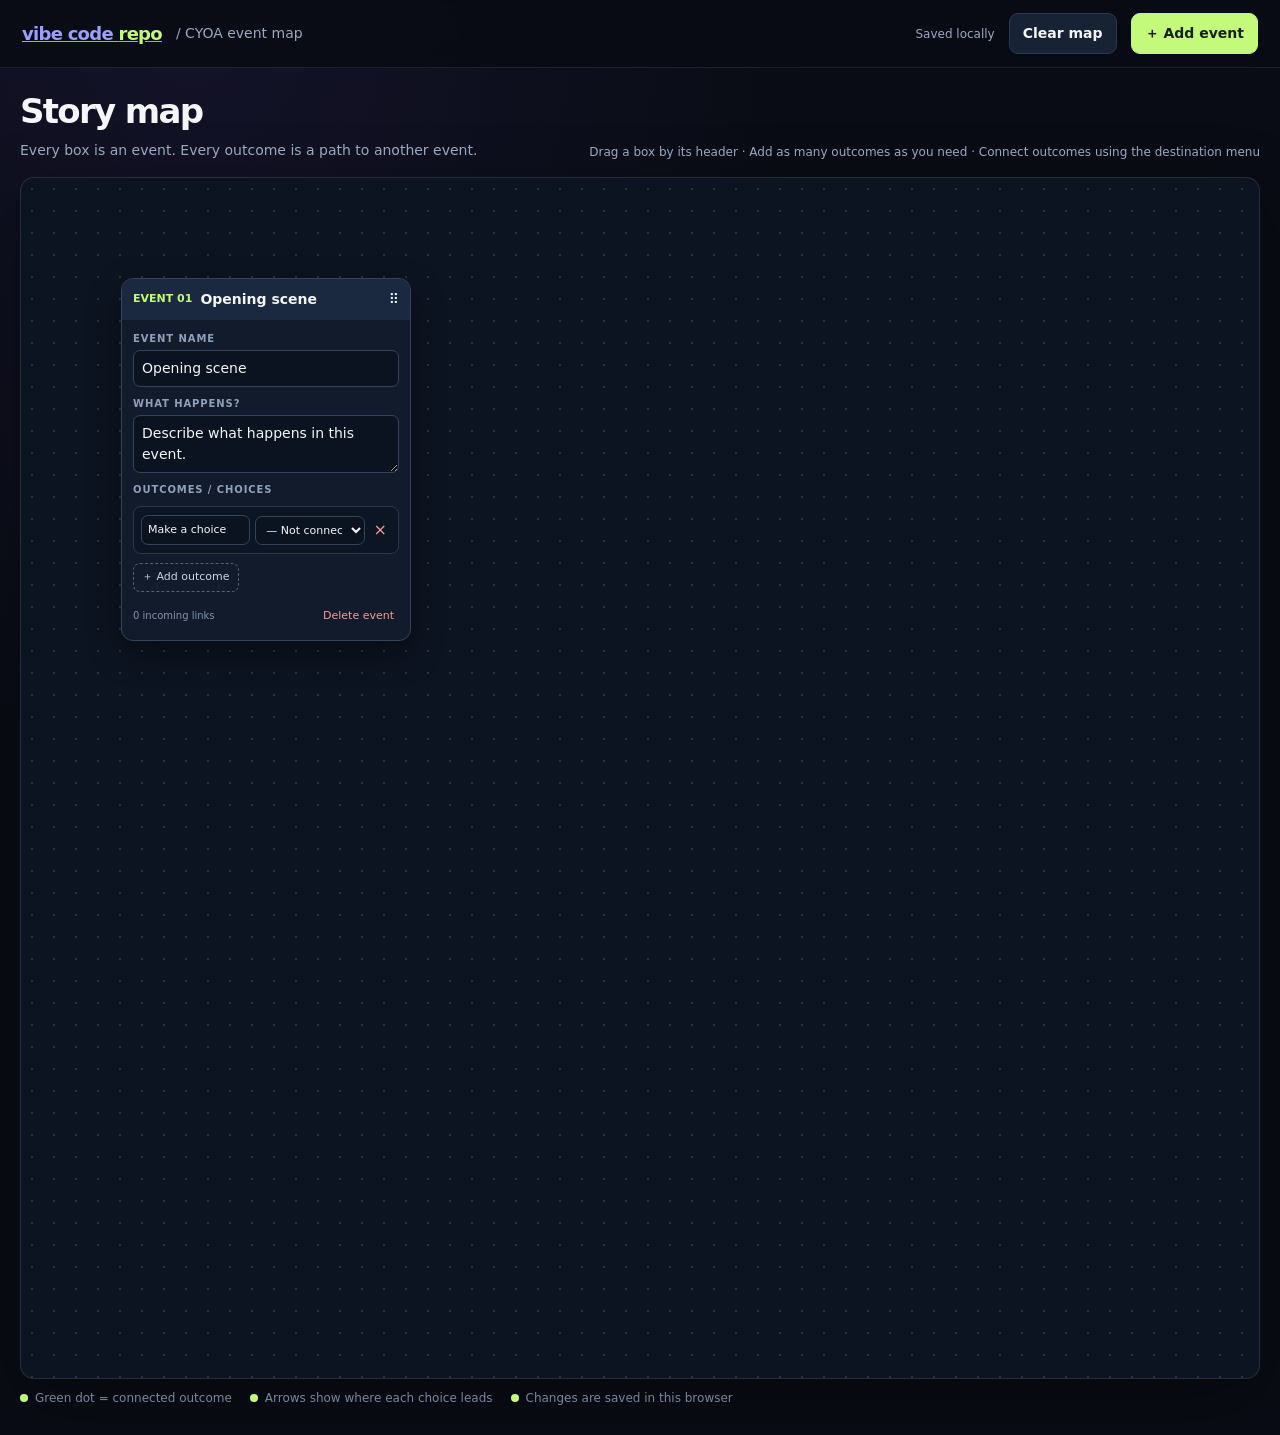
==== cyoa/index.html @ 663774d5 "Polish CYOA map interactions" ====
<!doctype html>
<html lang="en">
<head>
  <meta charset="utf-8">
  <meta name="viewport" content="width=device-width, initial-scale=1">
  <meta name="theme-color" content="#090c14">
  <title>CYOA — Event Map</title>
  <style>
    :root{color-scheme:dark;--bg:#090c14;--panel:#111827;--panel2:#182235;--line:#2b3850;--text:#f4f6fb;--muted:#9aa8bf;--lime:#c4fa79;--purple:#a78bfa}
    *{box-sizing:border-box}body{margin:0;background:radial-gradient(ellipse at 15% 0%,#29205255,transparent 38rem),var(--bg);color:var(--text);font:14px/1.5 Inter,ui-sans-serif,system-ui,-apple-system,"Segoe UI",sans-serif;min-width:320px}
    button,input,textarea,select{font:inherit}button{cursor:pointer}.topbar{height:68px;display:flex;align-items:center;gap:14px;padding:0 22px;border-bottom:1px solid #ffffff18;background:#090c14e8;position:sticky;top:0;z-index:5;backdrop-filter:blur(14px)}
    .brand{font-weight:800;letter-spacing:-.04em;font-size:18px}.brand span{color:var(--lime)}.crumb{color:var(--muted)}.spacer{flex:1}.status{color:var(--muted);font-size:12px}
    .btn{border:1px solid var(--line);border-radius:9px;background:#182235;color:var(--text);padding:9px 13px;font-weight:650}.btn:hover{border-color:#8291aa}.btn.primary{background:var(--lime);border-color:var(--lime);color:#17200d}.btn.danger{color:#ff9b9b}.btn.small{padding:5px 8px;font-size:12px}
    .workspace{padding:18px 20px 28px}.intro{display:flex;align-items:flex-end;gap:20px;justify-content:space-between;margin:0 auto 16px;max-width:1600px}.intro h1{font-size:clamp(24px,4vw,34px);letter-spacing:-.05em;margin:0 0 3px}.intro p{margin:0;color:var(--muted)}.hint{color:var(--muted);font-size:12px;text-align:right}
    .board-wrap{max-width:1600px;margin:auto;border:1px solid #ffffff1a;border-radius:14px;overflow:auto;background-color:#0d1421;background-image:radial-gradient(#8190aa42 1px,transparent 1px);background-size:22px 22px;box-shadow:0 20px 70px #0005}
    #board{position:relative;width:1800px;height:1200px;min-width:100%;}.wires{position:absolute;inset:0;width:100%;height:100%;overflow:visible;pointer-events:none}.wire{fill:none;stroke:#8e9bb5;stroke-width:2.2;opacity:.8}.wire-dot{fill:var(--lime)}
    .node{position:absolute;width:290px;background:#111b2b;border:1px solid #35435d;border-radius:12px;box-shadow:0 12px 32px #0006;overflow:visible}.node.selected{border-color:var(--lime);box-shadow:0 0 0 1px var(--lime),0 12px 32px #0007}.node-head{display:flex;align-items:center;gap:8px;padding:10px 11px;background:#1a2940;border-radius:11px 11px 0 0;cursor:grab;user-select:none}.node-head:active{cursor:grabbing}.node-number{font-size:11px;color:var(--lime);font-weight:800}.node-title{font-weight:750;white-space:nowrap;overflow:hidden;text-overflow:ellipsis;flex:1}.node-body{padding:11px;display:grid;gap:9px}.field{display:grid;gap:4px}.field label,.section-label{font-size:10px;text-transform:uppercase;letter-spacing:.09em;color:#91a0b8;font-weight:750}.field input,.field textarea,.outcome input,.outcome select{width:100%;border:1px solid #34435b;background:#0b1320;color:var(--text);border-radius:7px;padding:7px 8px;outline:none}.field input:focus,.field textarea:focus,.outcome input:focus,.outcome select:focus{border-color:var(--purple)}.field textarea{resize:vertical;min-height:54px}.outcomes{display:grid;gap:7px}.outcome{display:grid;grid-template-columns:1fr 1fr auto;gap:5px;align-items:center;padding:7px;background:#0c1523;border:1px solid #29374d;border-radius:8px}.outcome input,.outcome select{font-size:11px;padding:6px;min-width:0}.outcome .remove{border:0;background:transparent;color:#f59a9a;padding:4px;font-size:16px}.node-foot{display:flex;justify-content:space-between;align-items:center;padding-top:2px}.incoming{color:#8493ab;font-size:10px}.empty-target{color:#f6c77b}.add-outcome{justify-self:start;border:1px dashed #51617a;color:#cbd5e1;background:transparent;border-radius:7px;padding:5px 8px;font-size:11px}.delete-node{border:0;background:transparent;color:#f59a9a;font-size:11px;padding:5px}
    .empty{position:absolute;left:50%;top:42%;transform:translate(-50%,-50%);text-align:center;color:var(--muted);width:320px;pointer-events:none}.empty strong{display:block;color:var(--text);font-size:18px;margin-bottom:5px}
    .legend{max-width:1600px;margin:10px auto 0;color:#78869c;font-size:12px;display:flex;gap:18px;flex-wrap:wrap}.legend span:before{content:"";display:inline-block;width:8px;height:8px;border-radius:50%;background:var(--lime);margin-right:7px}
    @media(max-width:650px){.topbar{padding:0 12px}.crumb,.status{display:none}.workspace{padding:14px 10px}.intro{align-items:flex-start;flex-direction:column}.hint{text-align:left}}
  </style>
</head>
<body>
  <header class="topbar">
    <a class="brand" href="../index.html" aria-label="Back to projects">vibe code <span>repo</span></a>
    <span class="crumb">/ CYOA event map</span><span class="spacer"></span><span class="status" id="saveStatus">Saved locally</span>
    <button class="btn" id="resetBtn" type="button">Clear map</button>
    <button class="btn primary" id="addBtn" type="button">＋ Add event</button>
  </header>
  <main class="workspace">
    <section class="intro">
      <div><h1>Story map</h1><p>Every box is an event. Every outcome is a path to another event.</p></div>
      <div class="hint">Drag a box by its header · Add as many outcomes as you need · Connect outcomes using the destination menu</div>
    </section>
    <div class="board-wrap" id="boardWrap">
      <div id="board">
        <svg class="wires" id="wires" aria-hidden="true"></svg>
        <div class="empty" id="emptyState"><strong>Your story starts here.</strong>Add an event, then give it choices that lead to other events.</div>
      </div>
    </div>
    <div class="legend"><span>Green dot = connected outcome</span><span>Arrows show where each choice leads</span><span>Changes are saved in this browser</span></div>
  </main>
<script>
(() => {
  const STORAGE_KEY = "cyoa-event-map-v1";
  const board = document.getElementById("board");
  const wires = document.getElementById("wires");
  const saveStatus = document.getElementById("saveStatus");
  const emptyState = document.getElementById("emptyState");
  let selected = null;
  let drag = null;
  let map = load();
  let saveTimer;

  function uid(){ return "e" + Math.random().toString(36).slice(2,9); }
  function starter(){ return [{id:uid(),title:"Opening scene",description:"Describe what happens in this event.",x:100,y:100,outcomes:[{id:uid(),text:"Make a choice",target:""}]}]; }
  function load(){ try { const value=JSON.parse(localStorage.getItem(STORAGE_KEY)); if(Array.isArray(value)&&value.every(n=>n&&typeof n.id==="string"&&Array.isArray(n.outcomes))) return value; } catch(e){} return starter(); }
  function escapeHtml(value){return String(value??"").replace(/[&<>"']/g,c=>({"&":"&amp;","<":"&lt;",">":"&gt;",'"':"&quot;","'":"&#39;"}[c]));}
  function save(){ saveStatus.textContent="Saving…"; clearTimeout(saveTimer); saveTimer=setTimeout(()=>{try{localStorage.setItem(STORAGE_KEY,JSON.stringify(map));saveStatus.textContent="Saved locally";}catch(e){saveStatus.textContent="Could not save";}},180); }
  function nodeById(id){return map.find(n=>n.id===id);}
  function incomingCount(id){return map.reduce((total,n)=>total+n.outcomes.filter(o=>o.target===id).length,0);}
  function render(){
    board.querySelectorAll(".node").forEach(el=>el.remove());
    emptyState.hidden=map.length>0;
    map.forEach((node,index)=>{
      const el=document.createElement("article");el.className="node"+(selected===node.id?" selected":"");el.dataset.node=node.id;el.style.left=node.x+"px";el.style.top=node.y+"px";
      const options='<option value="">— Not connected —</option>'+map.filter(n=>n.id!==node.id).map(n=>'<option value="'+escapeHtml(n.id)+'">'+escapeHtml(n.title||"Untitled event")+'</option>').join("");
      el.innerHTML='<div class="node-head" data-drag-handle><span class="node-number">EVENT '+String(index+1).padStart(2,"0")+'</span><span class="node-title">'+escapeHtml(node.title||"Untitled event")+'</span><span aria-hidden="true">⠿</span></div>'+
        '<div class="node-body"><div class="field"><label>Event name</label><input data-field="title" aria-label="Event name" value="'+escapeHtml(node.title)+'" placeholder="Name this event"></div>'+
        '<div class="field"><label>What happens?</label><textarea data-field="description" aria-label="Event description" placeholder="Write the scene or event…">'+escapeHtml(node.description)+'</textarea></div>'+
        '<div class="section-label">Outcomes / choices</div><div class="outcomes">'+node.outcomes.map(o=>'<div class="outcome" data-outcome="'+escapeHtml(o.id)+'"><input data-outcome-field="text" aria-label="Choice text" value="'+escapeHtml(o.text)+'" placeholder="Choice / outcome"><select data-outcome-field="target" aria-label="Link to event">'+options.replace('value="'+escapeHtml(o.target)+'"','value="'+escapeHtml(o.target)+'" selected')+'</select><button class="remove" type="button" data-remove-outcome title="Remove outcome" aria-label="Remove outcome">×</button></div>').join("")+'</div>'+
        '<button class="add-outcome" type="button" data-add-outcome>＋ Add outcome</button><div class="node-foot"><span class="incoming">'+incomingCount(node.id)+' incoming link'+(incomingCount(node.id)===1?"":"s")+'</span><button class="delete-node" type="button" data-delete>Delete event</button></div></div>';
      board.appendChild(el);
    });
    drawLinks();
  }
  function drawLinks(){
    wires.innerHTML='<defs><marker id="arrow" markerWidth="8" markerHeight="8" refX="7" refY="4" orient="auto"><path d="M0 0 L8 4 L0 8 z" fill="#8e9bb5"/></marker></defs>';
    map.forEach(node=>{
      const source=board.querySelector('[data-node="'+node.id+'"]');if(!source)return;
      node.outcomes.forEach(outcome=>{
        if(!outcome.target)return;
        const target=board.querySelector('[data-node="'+outcome.target+'"]');if(!target)return;
        const row=source.querySelector('[data-outcome="'+outcome.id+'"]');if(!row)return;
        const sx=source.offsetLeft+source.offsetWidth, sy=source.offsetTop+row.offsetTop+row.offsetHeight/2;
        const tx=target.offsetLeft, ty=target.offsetTop+Math.min(62,target.offsetHeight/2);
        const bend=Math.max(55,Math.abs(tx-sx)*.45), d='M '+sx+' '+sy+' C '+(sx+bend)+' '+sy+', '+(tx-bend)+' '+ty+', '+tx+' '+ty;
        const path=document.createElementNS("http://www.w3.org/2000/svg","path");path.setAttribute("d",d);path.setAttribute("class","wire");path.setAttribute("marker-end","url(#arrow)");wires.appendChild(path);
        const dot=document.createElementNS("http://www.w3.org/2000/svg","circle");dot.setAttribute("cx",sx);dot.setAttribute("cy",sy);dot.setAttribute("r",4);dot.setAttribute("class","wire-dot");wires.appendChild(dot);
      });
    });
  }
  function addNode(){
    const offset=map.length*34;const node={id:uid(),title:"New event",description:"",x:130+(map.length%4)*340+offset%90,y:130+Math.floor(map.length/4)*370+offset%70,outcomes:[]};
    map.push(node);selected=node.id;save();render();boardWrapScroll(node);
  }
  function boardWrapScroll(node){const wrap=document.getElementById("boardWrap");wrap.scrollTo({left:Math.max(0,node.x-80),top:Math.max(0,node.y-80),behavior:"smooth"});}
  board.addEventListener("input",event=>{
    const el=event.target.closest(".node");if(!el)return;const node=nodeById(el.dataset.node);if(!node)return;
    const field=event.target.dataset.field;if(field){node[field]=event.target.value;if(field==="title"){el.querySelector(".node-title").textContent=node.title;refreshTargetMenus();}save();drawLinks();return;}
    const outcomeEl=event.target.closest("[data-outcome]");if(outcomeEl){const outcome=node.outcomes.find(o=>o.id===outcomeEl.dataset.outcome);if(outcome&&event.target.dataset.outcomeField==="text"){outcome.text=event.target.value;save();}}
  });
  board.addEventListener("change",event=>{
    const el=event.target.closest(".node");if(!el)return;const node=nodeById(el.dataset.node);const row=event.target.closest("[data-outcome]");if(!node||!row||event.target.dataset.outcomeField!=="target")return;
    const outcome=node.outcomes.find(o=>o.id===row.dataset.outcome);if(outcome){outcome.target=event.target.value;save();render();}
  });
  function refreshTargetMenus(){
    board.querySelectorAll(".node").forEach(el=>{const node=nodeById(el.dataset.node);el.querySelectorAll("[data-outcome]").forEach(row=>{const outcome=node.outcomes.find(o=>o.id===row.dataset.outcome);const select=row.querySelector("select");const old=select.value;select.innerHTML='<option value="">— Not connected —</option>'+map.filter(n=>n.id!==node.id).map(n=>'<option value="'+escapeHtml(n.id)+'">'+escapeHtml(n.title||"Untitled event")+'</option>').join("");select.value=old;});});
  }
  board.addEventListener("click",event=>{
    const el=event.target.closest(".node");if(!el)return;const node=nodeById(el.dataset.node);if(!node)return;selected=node.id;
    if(event.target.closest("input,textarea,select"))return;
    if(event.target.closest("[data-add-outcome]")){node.outcomes.push({id:uid(),text:"New choice",target:""});save();render();return;}
    if(event.target.closest("[data-remove-outcome]")){const row=event.target.closest("[data-outcome]");node.outcomes=node.outcomes.filter(o=>o.id!==row.dataset.outcome);save();render();return;}
    if(event.target.closest("[data-delete]")){map=map.filter(n=>n.id!==node.id);map.forEach(n=>n.outcomes.forEach(o=>{if(o.target===node.id)o.target="";}));selected=null;save();render();return;}
    board.querySelectorAll(".node").forEach(card=>card.classList.toggle("selected",card.dataset.node===selected));
  });
  board.addEventListener("pointerdown",event=>{
    const handle=event.target.closest("[data-drag-handle]");if(!handle||event.button!==0)return;const el=handle.closest(".node");const node=nodeById(el.dataset.node);selected=node.id;drag={id:node.id,startX:event.clientX,startY:event.clientY,nodeX:node.x,nodeY:node.y};handle.setPointerCapture(event.pointerId);event.preventDefault();board.querySelectorAll(".node").forEach(card=>card.classList.toggle("selected",card.dataset.node===selected));
  });
  board.addEventListener("pointermove",event=>{
    if(!drag)return;const node=nodeById(drag.id);if(!node)return;node.x=Math.max(0,drag.nodeX+event.clientX-drag.startX);node.y=Math.max(0,drag.nodeY+event.clientY-drag.startY);const el=board.querySelector('[data-node="'+node.id+'"]');if(el){el.style.left=node.x+"px";el.style.top=node.y+"px";}drawLinks();
  });
  board.addEventListener("pointerup",()=>{if(drag){drag=null;save();}});
  board.addEventListener("pointercancel",()=>{if(drag){drag=null;save();}});
  document.getElementById("addBtn").addEventListener("click",addNode);
  document.getElementById("resetBtn").addEventListener("click",()=>{if(!confirm("Clear this story map and start over?"))return;map=[];selected=null;save();render();});
  window.addEventListener("resize",drawLinks);
  render();
})();
</script>
</body>
</html>
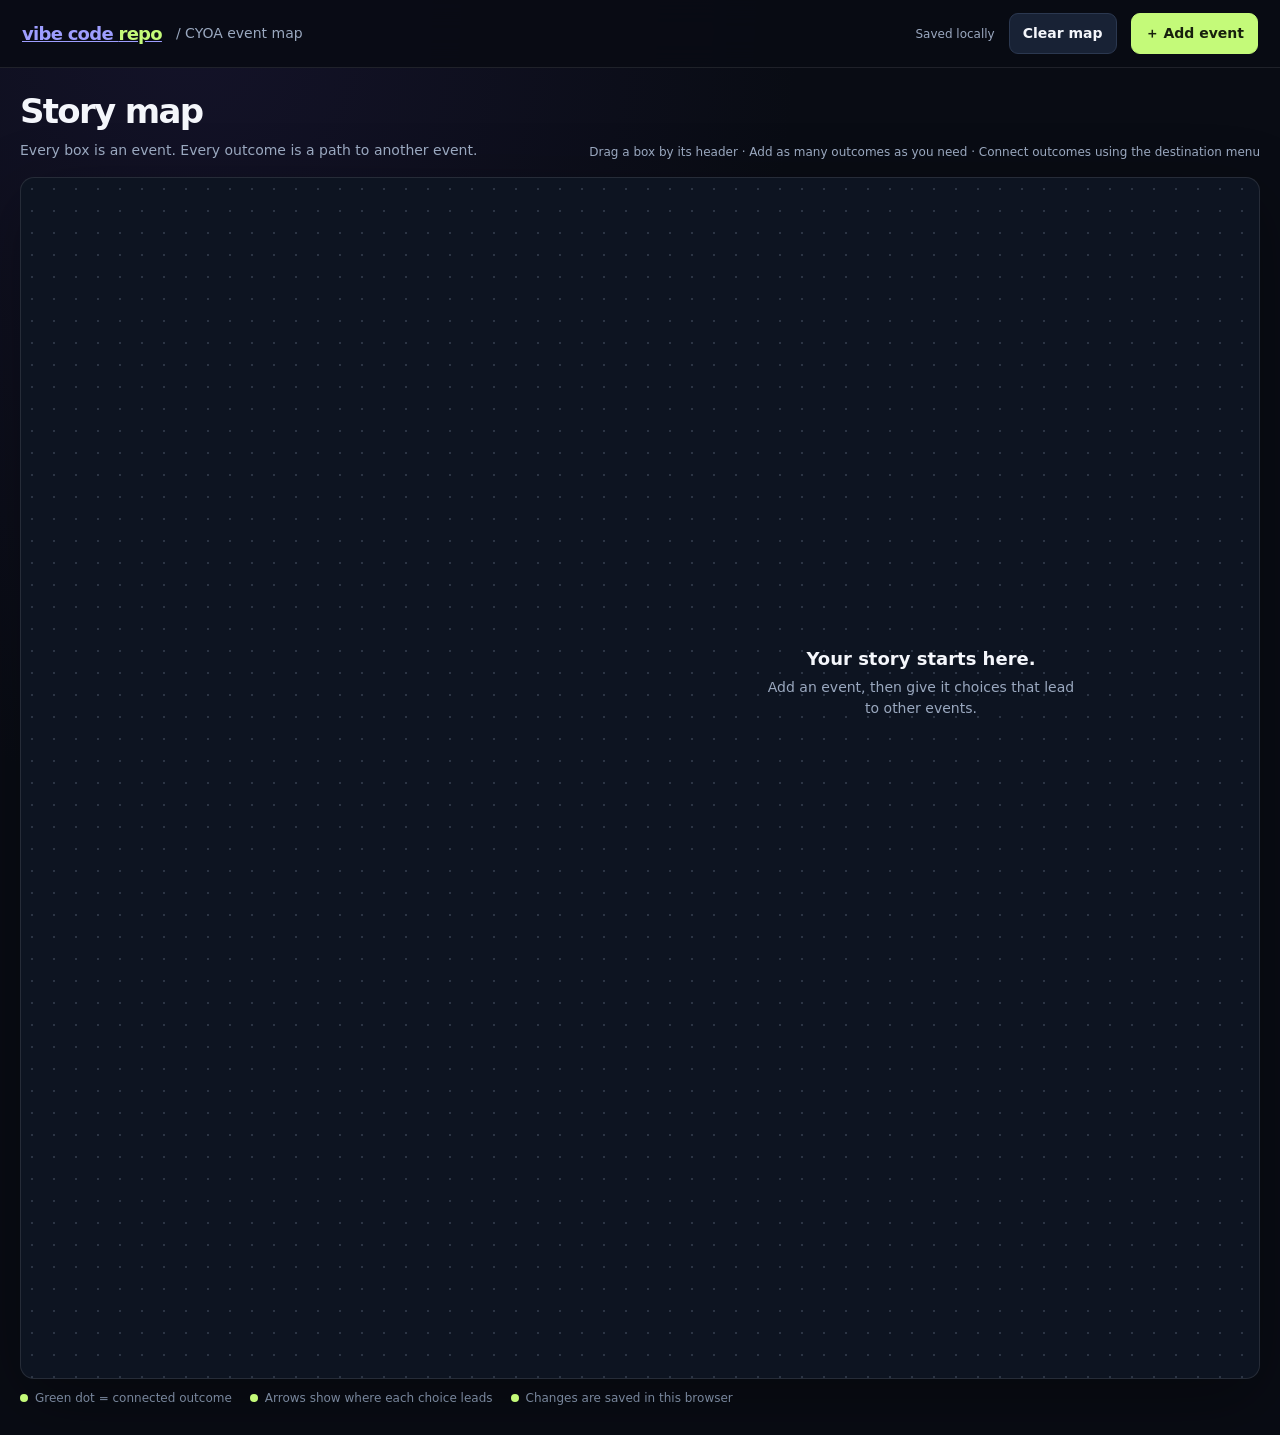
==== commit e5af4013: "Add editable variables to every CYOA event" ====
--- a/cyoa/index.html
+++ b/cyoa/index.html
@@ -14,7 +14,7 @@
     .workspace{padding:18px 20px 28px}.intro{display:flex;align-items:flex-end;gap:20px;justify-content:space-between;margin:0 auto 16px;max-width:1600px}.intro h1{font-size:clamp(24px,4vw,34px);letter-spacing:-.05em;margin:0 0 3px}.intro p{margin:0;color:var(--muted)}.hint{color:var(--muted);font-size:12px;text-align:right}
     .board-wrap{max-width:1600px;margin:auto;border:1px solid #ffffff1a;border-radius:14px;overflow:auto;background-color:#0d1421;background-image:radial-gradient(#8190aa42 1px,transparent 1px);background-size:22px 22px;box-shadow:0 20px 70px #0005}
     #board{position:relative;width:1800px;height:1200px;min-width:100%;}.wires{position:absolute;inset:0;width:100%;height:100%;overflow:visible;pointer-events:none}.wire{fill:none;stroke:#8e9bb5;stroke-width:2.2;opacity:.8}.wire-dot{fill:var(--lime)}
-    .node{position:absolute;width:290px;background:#111b2b;border:1px solid #35435d;border-radius:12px;box-shadow:0 12px 32px #0006;overflow:visible}.node.selected{border-color:var(--lime);box-shadow:0 0 0 1px var(--lime),0 12px 32px #0007}.node-head{display:flex;align-items:center;gap:8px;padding:10px 11px;background:#1a2940;border-radius:11px 11px 0 0;cursor:grab;user-select:none}.node-head:active{cursor:grabbing}.node-number{font-size:11px;color:var(--lime);font-weight:800}.node-title{font-weight:750;white-space:nowrap;overflow:hidden;text-overflow:ellipsis;flex:1}.node-body{padding:11px;display:grid;gap:9px}.field{display:grid;gap:4px}.field label,.section-label{font-size:10px;text-transform:uppercase;letter-spacing:.09em;color:#91a0b8;font-weight:750}.field input,.field textarea,.outcome input,.outcome select{width:100%;border:1px solid #34435b;background:#0b1320;color:var(--text);border-radius:7px;padding:7px 8px;outline:none}.field input:focus,.field textarea:focus,.outcome input:focus,.outcome select:focus{border-color:var(--purple)}.field textarea{resize:vertical;min-height:54px}.outcomes{display:grid;gap:7px}.outcome{display:grid;grid-template-columns:1fr 1fr auto;gap:5px;align-items:center;padding:7px;background:#0c1523;border:1px solid #29374d;border-radius:8px}.outcome input,.outcome select{font-size:11px;padding:6px;min-width:0}.outcome .remove{border:0;background:transparent;color:#f59a9a;padding:4px;font-size:16px}.node-foot{display:flex;justify-content:space-between;align-items:center;padding-top:2px}.incoming{color:#8493ab;font-size:10px}.empty-target{color:#f6c77b}.add-outcome{justify-self:start;border:1px dashed #51617a;color:#cbd5e1;background:transparent;border-radius:7px;padding:5px 8px;font-size:11px}.delete-node{border:0;background:transparent;color:#f59a9a;font-size:11px;padding:5px}
+    .node{position:absolute;width:290px;background:#111b2b;border:1px solid #35435d;border-radius:12px;box-shadow:0 12px 32px #0006;overflow:visible}.node.selected{border-color:var(--lime);box-shadow:0 0 0 1px var(--lime),0 12px 32px #0007}.node-head{display:flex;align-items:center;gap:8px;padding:10px 11px;background:#1a2940;border-radius:11px 11px 0 0;cursor:grab;user-select:none}.node-head:active{cursor:grabbing}.node-number{font-size:11px;color:var(--lime);font-weight:800}.node-title{font-weight:750;white-space:nowrap;overflow:hidden;text-overflow:ellipsis;flex:1}.node-body{padding:11px;display:grid;gap:9px}.field{display:grid;gap:4px}.field label,.section-label{font-size:10px;text-transform:uppercase;letter-spacing:.09em;color:#91a0b8;font-weight:750}.field input,.field textarea,.outcome input,.outcome select{width:100%;border:1px solid #34435b;background:#0b1320;color:var(--text);border-radius:7px;padding:7px 8px;outline:none}.field input:focus,.field textarea:focus,.outcome input:focus,.outcome select:focus{border-color:var(--purple)}.field textarea{resize:vertical;min-height:54px}.outcomes{display:grid;gap:7px}.variables{display:grid;gap:7px}.variable{display:grid;grid-template-columns:1fr 1fr auto;gap:5px;align-items:center;padding:7px;background:#0c1523;border:1px solid #29374d;border-radius:8px}.variable input{width:100%;min-width:0;border:1px solid #34435b;background:#0b1320;color:var(--text);border-radius:7px;padding:6px;font-size:11px}.variable .remove{border:0;background:transparent;color:#f59a9a;padding:4px;font-size:16px}.outcome{display:grid;grid-template-columns:1fr 1fr auto;gap:5px;align-items:center;padding:7px;background:#0c1523;border:1px solid #29374d;border-radius:8px}.outcome input,.outcome select{font-size:11px;padding:6px;min-width:0}.outcome .remove{border:0;background:transparent;color:#f59a9a;padding:4px;font-size:16px}.node-foot{display:flex;justify-content:space-between;align-items:center;padding-top:2px}.incoming{color:#8493ab;font-size:10px}.empty-target{color:#f6c77b}.add-outcome{justify-self:start;border:1px dashed #51617a;color:#cbd5e1;background:transparent;border-radius:7px;padding:5px 8px;font-size:11px}.delete-node{border:0;background:transparent;color:#f59a9a;font-size:11px;padding:5px}
     .empty{position:absolute;left:50%;top:42%;transform:translate(-50%,-50%);text-align:center;color:var(--muted);width:320px;pointer-events:none}.empty strong{display:block;color:var(--text);font-size:18px;margin-bottom:5px}
     .legend{max-width:1600px;margin:10px auto 0;color:#78869c;font-size:12px;display:flex;gap:18px;flex-wrap:wrap}.legend span:before{content:"";display:inline-block;width:8px;height:8px;border-radius:50%;background:var(--lime);margin-right:7px}
     @media(max-width:650px){.topbar{padding:0 12px}.crumb,.status{display:none}.workspace{padding:14px 10px}.intro{align-items:flex-start;flex-direction:column}.hint{text-align:left}}
@@ -53,8 +53,8 @@
   let saveTimer;
 
   function uid(){ return "e" + Math.random().toString(36).slice(2,9); }
-  function starter(){ return [{id:uid(),title:"Opening scene",description:"Describe what happens in this event.",x:100,y:100,outcomes:[{id:uid(),text:"Make a choice",target:""}]}]; }
-  function load(){ try { const value=JSON.parse(localStorage.getItem(STORAGE_KEY)); if(Array.isArray(value)&&value.every(n=>n&&typeof n.id==="string"&&Array.isArray(n.outcomes))) return value; } catch(e){} return starter(); }
+  function starter(){ return [{id:uid(),title:"Opening scene",description:"Describe what happens in this event.",x:100,y:100,outcomes:[{id:uid(),text:"Make a choice",target:""}],variables:[{id:uid(),key:"health",value:"100"},{id:uid(),key:"trust",value:"0"},{id:uid(),key:"inventory",value:"none"}]}]; }
+  function load(){ try { const value=JSON.parse(localStorage.getItem(STORAGE_KEY)); if(Array.isArray(value)&&value.every(n=>n&&typeof n.id==="string"&&Array.isArray(n.outcomes))){value.forEach(n=>{if(!Array.isArray(n.variables))n.variables=[];});return value;} } catch(e){} return starter(); }
   function escapeHtml(value){return String(value??"").replace(/[&<>"']/g,c=>({"&":"&amp;","<":"&lt;",">":"&gt;",'"':"&quot;","'":"&#39;"}[c]));}
   function save(){ saveStatus.textContent="Saving…"; clearTimeout(saveTimer); saveTimer=setTimeout(()=>{try{localStorage.setItem(STORAGE_KEY,JSON.stringify(map));saveStatus.textContent="Saved locally";}catch(e){saveStatus.textContent="Could not save";}},180); }
   function nodeById(id){return map.find(n=>n.id===id);}
@@ -68,7 +68,7 @@
       el.innerHTML='<div class="node-head" data-drag-handle><span class="node-number">EVENT '+String(index+1).padStart(2,"0")+'</span><span class="node-title">'+escapeHtml(node.title||"Untitled event")+'</span><span aria-hidden="true">⠿</span></div>'+
         '<div class="node-body"><div class="field"><label>Event name</label><input data-field="title" aria-label="Event name" value="'+escapeHtml(node.title)+'" placeholder="Name this event"></div>'+
         '<div class="field"><label>What happens?</label><textarea data-field="description" aria-label="Event description" placeholder="Write the scene or event…">'+escapeHtml(node.description)+'</textarea></div>'+
-        '<div class="section-label">Outcomes / choices</div><div class="outcomes">'+node.outcomes.map(o=>'<div class="outcome" data-outcome="'+escapeHtml(o.id)+'"><input data-outcome-field="text" aria-label="Choice text" value="'+escapeHtml(o.text)+'" placeholder="Choice / outcome"><select data-outcome-field="target" aria-label="Link to event">'+options.replace('value="'+escapeHtml(o.target)+'"','value="'+escapeHtml(o.target)+'" selected')+'</select><button class="remove" type="button" data-remove-outcome title="Remove outcome" aria-label="Remove outcome">×</button></div>').join("")+'</div>'+
+        '<div class="section-label">Event variables</div><div class="variables">'+(node.variables||[]).map(v=>'<div class="variable" data-variable="'+escapeHtml(v.id)+'"><input data-variable-field="key" aria-label="Variable name" value="'+escapeHtml(v.key)+'" placeholder="Variable name"><input data-variable-field="value" aria-label="Variable value" value="'+escapeHtml(v.value)+'" placeholder="Value"><button class="remove" type="button" data-remove-variable title="Remove variable" aria-label="Remove variable">×</button></div>').join("")+'</div><button class="add-outcome" type="button" data-add-variable>＋ Add variable</button>'+\n        '<div class="section-label">Outcomes / choices</div><div class="outcomes">'+node.outcomes.map(o=>'<div class="outcome" data-outcome="'+escapeHtml(o.id)+'"><input data-outcome-field="text" aria-label="Choice text" value="'+escapeHtml(o.text)+'" placeholder="Choice / outcome"><select data-outcome-field="target" aria-label="Link to event">'+options.replace('value="'+escapeHtml(o.target)+'"','value="'+escapeHtml(o.target)+'" selected')+'</select><button class="remove" type="button" data-remove-outcome title="Remove outcome" aria-label="Remove outcome">×</button></div>').join("")+'</div>'+
         '<button class="add-outcome" type="button" data-add-outcome>＋ Add outcome</button><div class="node-foot"><span class="incoming">'+incomingCount(node.id)+' incoming link'+(incomingCount(node.id)===1?"":"s")+'</span><button class="delete-node" type="button" data-delete>Delete event</button></div></div>';
       board.appendChild(el);
     });
@@ -91,14 +91,14 @@
     });
   }
   function addNode(){
-    const offset=map.length*34;const node={id:uid(),title:"New event",description:"",x:130+(map.length%4)*340+offset%90,y:130+Math.floor(map.length/4)*370+offset%70,outcomes:[]};
+    const offset=map.length*34;const node={id:uid(),title:"New event",description:"",x:130+(map.length%4)*340+offset%90,y:130+Math.floor(map.length/4)*370+offset%70,outcomes:[],variables:[{id:uid(),key:"health",value:"100"},{id:uid(),key:"mood",value:"neutral"}]};
     map.push(node);selected=node.id;save();render();boardWrapScroll(node);
   }
   function boardWrapScroll(node){const wrap=document.getElementById("boardWrap");wrap.scrollTo({left:Math.max(0,node.x-80),top:Math.max(0,node.y-80),behavior:"smooth"});}
   board.addEventListener("input",event=>{
     const el=event.target.closest(".node");if(!el)return;const node=nodeById(el.dataset.node);if(!node)return;
     const field=event.target.dataset.field;if(field){node[field]=event.target.value;if(field==="title"){el.querySelector(".node-title").textContent=node.title;refreshTargetMenus();}save();drawLinks();return;}
-    const outcomeEl=event.target.closest("[data-outcome]");if(outcomeEl){const outcome=node.outcomes.find(o=>o.id===outcomeEl.dataset.outcome);if(outcome&&event.target.dataset.outcomeField==="text"){outcome.text=event.target.value;save();}}
+    const variableEl=event.target.closest("[data-variable]");if(variableEl){const variable=node.variables.find(v=>v.id===variableEl.dataset.variable);if(variable){const field=event.target.dataset.variableField;if(field)variable[field]=event.target.value;save();}return;}\n    const outcomeEl=event.target.closest("[data-outcome]");if(outcomeEl){const outcome=node.outcomes.find(o=>o.id===outcomeEl.dataset.outcome);if(outcome&&event.target.dataset.outcomeField==="text"){outcome.text=event.target.value;save();}}
   });
   board.addEventListener("change",event=>{
     const el=event.target.closest(".node");if(!el)return;const node=nodeById(el.dataset.node);const row=event.target.closest("[data-outcome]");if(!node||!row||event.target.dataset.outcomeField!=="target")return;
@@ -110,7 +110,7 @@
   board.addEventListener("click",event=>{
     const el=event.target.closest(".node");if(!el)return;const node=nodeById(el.dataset.node);if(!node)return;selected=node.id;
     if(event.target.closest("input,textarea,select"))return;
-    if(event.target.closest("[data-add-outcome]")){node.outcomes.push({id:uid(),text:"New choice",target:""});save();render();return;}
+    if(event.target.closest("[data-add-variable]")){node.variables.push({id:uid(),key:"new_variable",value:""});save();render();return;}\n    if(event.target.closest("[data-remove-variable]")){const row=event.target.closest("[data-variable]");node.variables=node.variables.filter(v=>v.id!==row.dataset.variable);save();render();return;}\n    if(event.target.closest("[data-add-outcome]")){node.outcomes.push({id:uid(),text:"New choice",target:""});save();render();return;}
     if(event.target.closest("[data-remove-outcome]")){const row=event.target.closest("[data-outcome]");node.outcomes=node.outcomes.filter(o=>o.id!==row.dataset.outcome);save();render();return;}
     if(event.target.closest("[data-delete]")){map=map.filter(n=>n.id!==node.id);map.forEach(n=>n.outcomes.forEach(o=>{if(o.target===node.id)o.target="";}));selected=null;save();render();return;}
     board.querySelectorAll(".node").forEach(card=>card.classList.toggle("selected",card.dataset.node===selected));
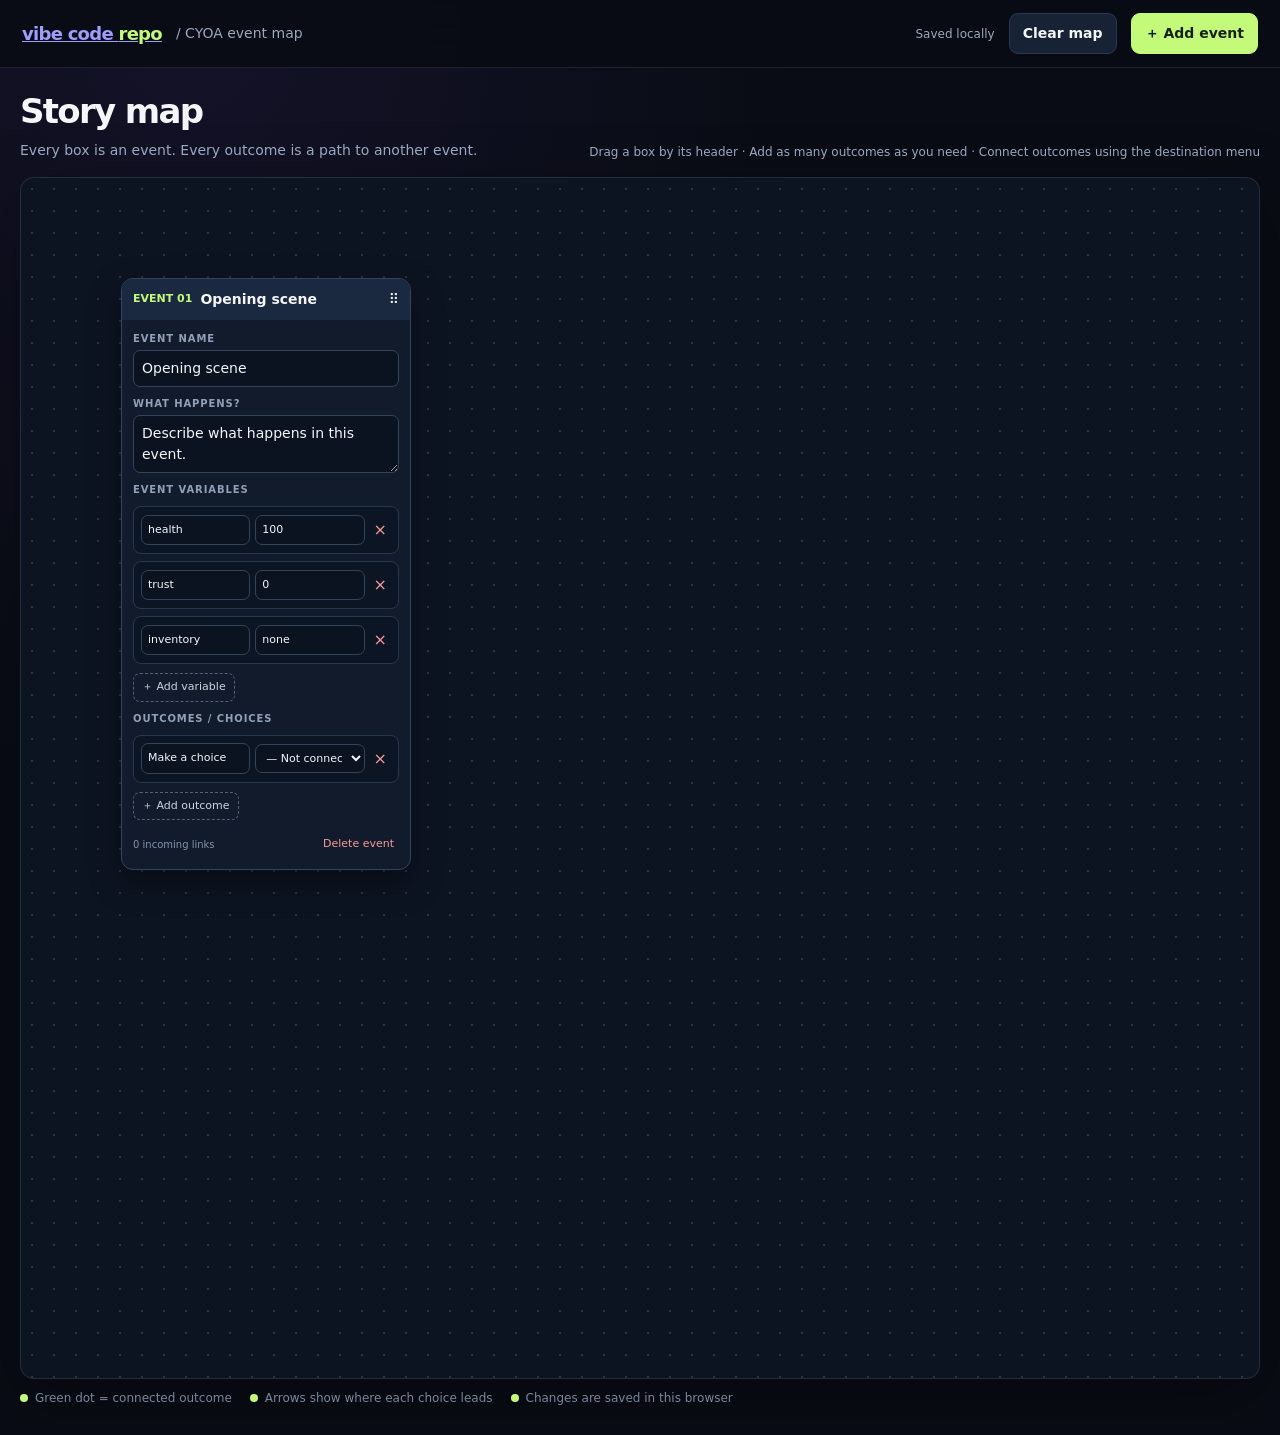
==== commit 311d13bf: "Finalize CYOA variable editor syntax" ====
--- a/cyoa/index.html
+++ b/cyoa/index.html
@@ -68,7 +68,8 @@
       el.innerHTML='<div class="node-head" data-drag-handle><span class="node-number">EVENT '+String(index+1).padStart(2,"0")+'</span><span class="node-title">'+escapeHtml(node.title||"Untitled event")+'</span><span aria-hidden="true">⠿</span></div>'+
         '<div class="node-body"><div class="field"><label>Event name</label><input data-field="title" aria-label="Event name" value="'+escapeHtml(node.title)+'" placeholder="Name this event"></div>'+
         '<div class="field"><label>What happens?</label><textarea data-field="description" aria-label="Event description" placeholder="Write the scene or event…">'+escapeHtml(node.description)+'</textarea></div>'+
-        '<div class="section-label">Event variables</div><div class="variables">'+(node.variables||[]).map(v=>'<div class="variable" data-variable="'+escapeHtml(v.id)+'"><input data-variable-field="key" aria-label="Variable name" value="'+escapeHtml(v.key)+'" placeholder="Variable name"><input data-variable-field="value" aria-label="Variable value" value="'+escapeHtml(v.value)+'" placeholder="Value"><button class="remove" type="button" data-remove-variable title="Remove variable" aria-label="Remove variable">×</button></div>').join("")+'</div><button class="add-outcome" type="button" data-add-variable>＋ Add variable</button>'+\n        '<div class="section-label">Outcomes / choices</div><div class="outcomes">'+node.outcomes.map(o=>'<div class="outcome" data-outcome="'+escapeHtml(o.id)+'"><input data-outcome-field="text" aria-label="Choice text" value="'+escapeHtml(o.text)+'" placeholder="Choice / outcome"><select data-outcome-field="target" aria-label="Link to event">'+options.replace('value="'+escapeHtml(o.target)+'"','value="'+escapeHtml(o.target)+'" selected')+'</select><button class="remove" type="button" data-remove-outcome title="Remove outcome" aria-label="Remove outcome">×</button></div>').join("")+'</div>'+
+        '<div class="section-label">Event variables</div><div class="variables">'+(node.variables||[]).map(v=>'<div class="variable" data-variable="'+escapeHtml(v.id)+'"><input data-variable-field="key" aria-label="Variable name" value="'+escapeHtml(v.key)+'" placeholder="Variable name"><input data-variable-field="value" aria-label="Variable value" value="'+escapeHtml(v.value)+'" placeholder="Value"><button class="remove" type="button" data-remove-variable title="Remove variable" aria-label="Remove variable">×</button></div>').join("")+'</div><button class="add-outcome" type="button" data-add-variable>＋ Add variable</button>'+
+        '<div class="section-label">Outcomes / choices</div><div class="outcomes">'+node.outcomes.map(o=>'<div class="outcome" data-outcome="'+escapeHtml(o.id)+'"><input data-outcome-field="text" aria-label="Choice text" value="'+escapeHtml(o.text)+'" placeholder="Choice / outcome"><select data-outcome-field="target" aria-label="Link to event">'+options.replace('value="'+escapeHtml(o.target)+'"','value="'+escapeHtml(o.target)+'" selected')+'</select><button class="remove" type="button" data-remove-outcome title="Remove outcome" aria-label="Remove outcome">×</button></div>').join("")+'</div>'+
         '<button class="add-outcome" type="button" data-add-outcome>＋ Add outcome</button><div class="node-foot"><span class="incoming">'+incomingCount(node.id)+' incoming link'+(incomingCount(node.id)===1?"":"s")+'</span><button class="delete-node" type="button" data-delete>Delete event</button></div></div>';
       board.appendChild(el);
     });
@@ -98,7 +99,8 @@
   board.addEventListener("input",event=>{
     const el=event.target.closest(".node");if(!el)return;const node=nodeById(el.dataset.node);if(!node)return;
     const field=event.target.dataset.field;if(field){node[field]=event.target.value;if(field==="title"){el.querySelector(".node-title").textContent=node.title;refreshTargetMenus();}save();drawLinks();return;}
-    const variableEl=event.target.closest("[data-variable]");if(variableEl){const variable=node.variables.find(v=>v.id===variableEl.dataset.variable);if(variable){const field=event.target.dataset.variableField;if(field)variable[field]=event.target.value;save();}return;}\n    const outcomeEl=event.target.closest("[data-outcome]");if(outcomeEl){const outcome=node.outcomes.find(o=>o.id===outcomeEl.dataset.outcome);if(outcome&&event.target.dataset.outcomeField==="text"){outcome.text=event.target.value;save();}}
+    const variableEl=event.target.closest("[data-variable]");if(variableEl){const variable=node.variables.find(v=>v.id===variableEl.dataset.variable);if(variable){const field=event.target.dataset.variableField;if(field)variable[field]=event.target.value;save();}return;}
+    const outcomeEl=event.target.closest("[data-outcome]");if(outcomeEl){const outcome=node.outcomes.find(o=>o.id===outcomeEl.dataset.outcome);if(outcome&&event.target.dataset.outcomeField==="text"){outcome.text=event.target.value;save();}}
   });
   board.addEventListener("change",event=>{
     const el=event.target.closest(".node");if(!el)return;const node=nodeById(el.dataset.node);const row=event.target.closest("[data-outcome]");if(!node||!row||event.target.dataset.outcomeField!=="target")return;
@@ -110,7 +112,9 @@
   board.addEventListener("click",event=>{
     const el=event.target.closest(".node");if(!el)return;const node=nodeById(el.dataset.node);if(!node)return;selected=node.id;
     if(event.target.closest("input,textarea,select"))return;
-    if(event.target.closest("[data-add-variable]")){node.variables.push({id:uid(),key:"new_variable",value:""});save();render();return;}\n    if(event.target.closest("[data-remove-variable]")){const row=event.target.closest("[data-variable]");node.variables=node.variables.filter(v=>v.id!==row.dataset.variable);save();render();return;}\n    if(event.target.closest("[data-add-outcome]")){node.outcomes.push({id:uid(),text:"New choice",target:""});save();render();return;}
+    if(event.target.closest("[data-add-variable]")){node.variables.push({id:uid(),key:"new_variable",value:""});save();render();return;}
+    if(event.target.closest("[data-remove-variable]")){const row=event.target.closest("[data-variable]");node.variables=node.variables.filter(v=>v.id!==row.dataset.variable);save();render();return;}
+    if(event.target.closest("[data-add-outcome]")){node.outcomes.push({id:uid(),text:"New choice",target:""});save();render();return;}
     if(event.target.closest("[data-remove-outcome]")){const row=event.target.closest("[data-outcome]");node.outcomes=node.outcomes.filter(o=>o.id!==row.dataset.outcome);save();render();return;}
     if(event.target.closest("[data-delete]")){map=map.filter(n=>n.id!==node.id);map.forEach(n=>n.outcomes.forEach(o=>{if(o.target===node.id)o.target="";}));selected=null;save();render();return;}
     board.querySelectorAll(".node").forEach(card=>card.classList.toggle("selected",card.dataset.node===selected));
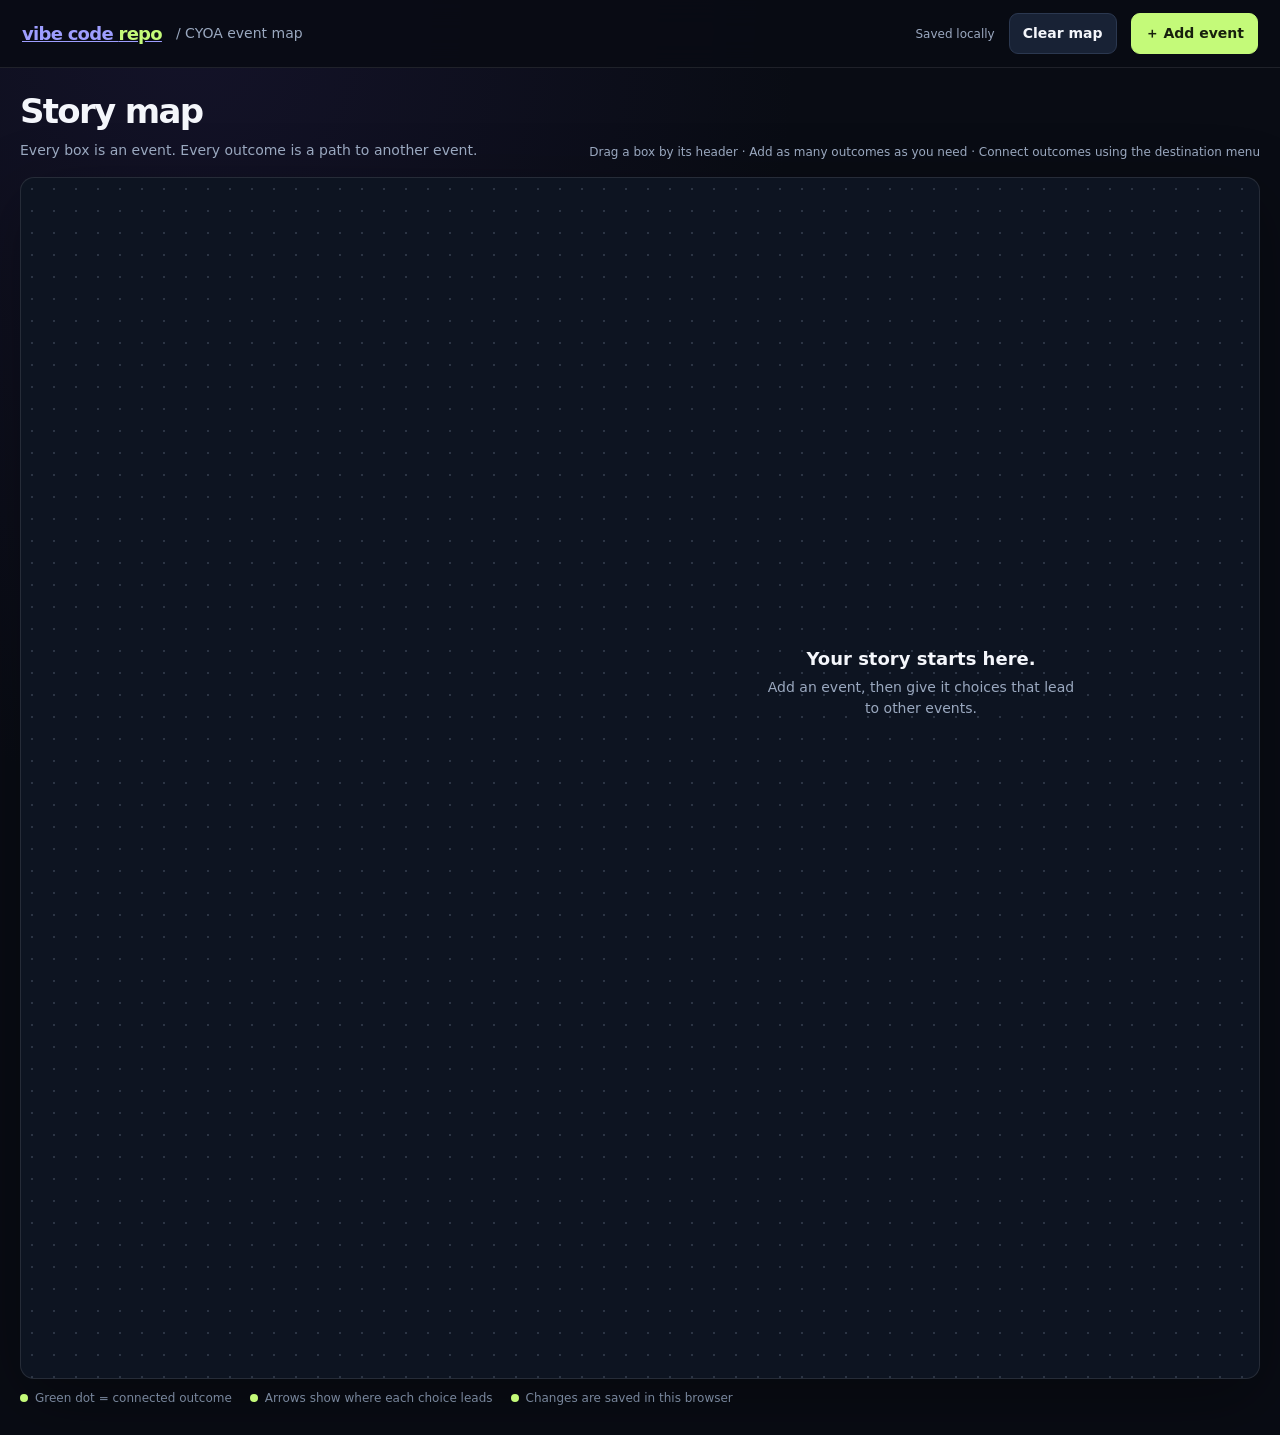
==== commit c733c7cd: "Add per-choice variable change effects" ====
--- a/cyoa/index.html
+++ b/cyoa/index.html
@@ -14,7 +14,7 @@
     .workspace{padding:18px 20px 28px}.intro{display:flex;align-items:flex-end;gap:20px;justify-content:space-between;margin:0 auto 16px;max-width:1600px}.intro h1{font-size:clamp(24px,4vw,34px);letter-spacing:-.05em;margin:0 0 3px}.intro p{margin:0;color:var(--muted)}.hint{color:var(--muted);font-size:12px;text-align:right}
     .board-wrap{max-width:1600px;margin:auto;border:1px solid #ffffff1a;border-radius:14px;overflow:auto;background-color:#0d1421;background-image:radial-gradient(#8190aa42 1px,transparent 1px);background-size:22px 22px;box-shadow:0 20px 70px #0005}
     #board{position:relative;width:1800px;height:1200px;min-width:100%;}.wires{position:absolute;inset:0;width:100%;height:100%;overflow:visible;pointer-events:none}.wire{fill:none;stroke:#8e9bb5;stroke-width:2.2;opacity:.8}.wire-dot{fill:var(--lime)}
-    .node{position:absolute;width:290px;background:#111b2b;border:1px solid #35435d;border-radius:12px;box-shadow:0 12px 32px #0006;overflow:visible}.node.selected{border-color:var(--lime);box-shadow:0 0 0 1px var(--lime),0 12px 32px #0007}.node-head{display:flex;align-items:center;gap:8px;padding:10px 11px;background:#1a2940;border-radius:11px 11px 0 0;cursor:grab;user-select:none}.node-head:active{cursor:grabbing}.node-number{font-size:11px;color:var(--lime);font-weight:800}.node-title{font-weight:750;white-space:nowrap;overflow:hidden;text-overflow:ellipsis;flex:1}.node-body{padding:11px;display:grid;gap:9px}.field{display:grid;gap:4px}.field label,.section-label{font-size:10px;text-transform:uppercase;letter-spacing:.09em;color:#91a0b8;font-weight:750}.field input,.field textarea,.outcome input,.outcome select{width:100%;border:1px solid #34435b;background:#0b1320;color:var(--text);border-radius:7px;padding:7px 8px;outline:none}.field input:focus,.field textarea:focus,.outcome input:focus,.outcome select:focus{border-color:var(--purple)}.field textarea{resize:vertical;min-height:54px}.outcomes{display:grid;gap:7px}.variables{display:grid;gap:7px}.variable{display:grid;grid-template-columns:1fr 1fr auto;gap:5px;align-items:center;padding:7px;background:#0c1523;border:1px solid #29374d;border-radius:8px}.variable input{width:100%;min-width:0;border:1px solid #34435b;background:#0b1320;color:var(--text);border-radius:7px;padding:6px;font-size:11px}.variable .remove{border:0;background:transparent;color:#f59a9a;padding:4px;font-size:16px}.outcome{display:grid;grid-template-columns:1fr 1fr auto;gap:5px;align-items:center;padding:7px;background:#0c1523;border:1px solid #29374d;border-radius:8px}.outcome input,.outcome select{font-size:11px;padding:6px;min-width:0}.outcome .remove{border:0;background:transparent;color:#f59a9a;padding:4px;font-size:16px}.node-foot{display:flex;justify-content:space-between;align-items:center;padding-top:2px}.incoming{color:#8493ab;font-size:10px}.empty-target{color:#f6c77b}.add-outcome{justify-self:start;border:1px dashed #51617a;color:#cbd5e1;background:transparent;border-radius:7px;padding:5px 8px;font-size:11px}.delete-node{border:0;background:transparent;color:#f59a9a;font-size:11px;padding:5px}
+    .node{position:absolute;width:290px;background:#111b2b;border:1px solid #35435d;border-radius:12px;box-shadow:0 12px 32px #0006;overflow:visible}.node.selected{border-color:var(--lime);box-shadow:0 0 0 1px var(--lime),0 12px 32px #0007}.node-head{display:flex;align-items:center;gap:8px;padding:10px 11px;background:#1a2940;border-radius:11px 11px 0 0;cursor:grab;user-select:none}.node-head:active{cursor:grabbing}.node-number{font-size:11px;color:var(--lime);font-weight:800}.node-title{font-weight:750;white-space:nowrap;overflow:hidden;text-overflow:ellipsis;flex:1}.node-body{padding:11px;display:grid;gap:9px}.field{display:grid;gap:4px}.field label,.section-label{font-size:10px;text-transform:uppercase;letter-spacing:.09em;color:#91a0b8;font-weight:750}.field input,.field textarea,.outcome input,.outcome select{width:100%;border:1px solid #34435b;background:#0b1320;color:var(--text);border-radius:7px;padding:7px 8px;outline:none}.field input:focus,.field textarea:focus,.outcome input:focus,.outcome select:focus{border-color:var(--purple)}.field textarea{resize:vertical;min-height:54px}.outcomes{display:grid;gap:7px}.variables{display:grid;gap:7px}.variable{display:grid;grid-template-columns:1fr 1fr auto;gap:5px;align-items:center;padding:7px;background:#0c1523;border:1px solid #29374d;border-radius:8px}.variable input{width:100%;min-width:0;border:1px solid #34435b;background:#0b1320;color:var(--text);border-radius:7px;padding:6px;font-size:11px}.variable .remove{border:0;background:transparent;color:#f59a9a;padding:4px;font-size:16px}.effects{grid-column:1/-1;display:grid;gap:5px;margin-top:5px}.effect{display:grid;grid-template-columns:1fr 76px 65px auto;gap:5px}.effect input,.effect select{width:100%;min-width:0;border:1px solid #34435b;background:#0b1320;color:var(--text);border-radius:7px;padding:6px;font-size:11px}.effect .remove{border:0;background:transparent;color:#f59a9a;padding:4px;font-size:16px}.add-effect{justify-self:start;border:1px dashed #51617a;color:#cbd5e1;background:transparent;border-radius:7px;padding:4px 7px;font-size:10px}.outcome{display:grid;grid-template-columns:1fr 1fr auto;gap:5px;align-items:center;padding:7px;background:#0c1523;border:1px solid #29374d;border-radius:8px}.outcome input,.outcome select{font-size:11px;padding:6px;min-width:0}.outcome .remove{border:0;background:transparent;color:#f59a9a;padding:4px;font-size:16px}.node-foot{display:flex;justify-content:space-between;align-items:center;padding-top:2px}.incoming{color:#8493ab;font-size:10px}.empty-target{color:#f6c77b}.add-outcome{justify-self:start;border:1px dashed #51617a;color:#cbd5e1;background:transparent;border-radius:7px;padding:5px 8px;font-size:11px}.delete-node{border:0;background:transparent;color:#f59a9a;font-size:11px;padding:5px}
     .empty{position:absolute;left:50%;top:42%;transform:translate(-50%,-50%);text-align:center;color:var(--muted);width:320px;pointer-events:none}.empty strong{display:block;color:var(--text);font-size:18px;margin-bottom:5px}
     .legend{max-width:1600px;margin:10px auto 0;color:#78869c;font-size:12px;display:flex;gap:18px;flex-wrap:wrap}.legend span:before{content:"";display:inline-block;width:8px;height:8px;border-radius:50%;background:var(--lime);margin-right:7px}
     @media(max-width:650px){.topbar{padding:0 12px}.crumb,.status{display:none}.workspace{padding:14px 10px}.intro{align-items:flex-start;flex-direction:column}.hint{text-align:left}}
@@ -53,8 +53,8 @@
   let saveTimer;
 
   function uid(){ return "e" + Math.random().toString(36).slice(2,9); }
-  function starter(){ return [{id:uid(),title:"Opening scene",description:"Describe what happens in this event.",x:100,y:100,outcomes:[{id:uid(),text:"Make a choice",target:""}],variables:[{id:uid(),key:"health",value:"100"},{id:uid(),key:"trust",value:"0"},{id:uid(),key:"inventory",value:"none"}]}]; }
-  function load(){ try { const value=JSON.parse(localStorage.getItem(STORAGE_KEY)); if(Array.isArray(value)&&value.every(n=>n&&typeof n.id==="string"&&Array.isArray(n.outcomes))){value.forEach(n=>{if(!Array.isArray(n.variables))n.variables=[];});return value;} } catch(e){} return starter(); }
+  function starter(){ return [{id:uid(),title:"Opening scene",description:"Describe what happens in this event.",x:100,y:100,outcomes:[{id:uid(),text:"Make a choice",target:"",changes:[]}],variables:[{id:uid(),key:"health",value:"100"},{id:uid(),key:"trust",value:"0"},{id:uid(),key:"inventory",value:"none"}]}]; }
+  function load(){ try { const value=JSON.parse(localStorage.getItem(STORAGE_KEY)); if(Array.isArray(value)&&value.every(n=>n&&typeof n.id==="string"&&Array.isArray(n.outcomes))){value.forEach(n=>{if(!Array.isArray(n.variables)||n.variables.length===0)n.variables=[{id:uid(),key:"health",value:"100"},{id:uid(),key:"mood",value:"neutral"}];n.outcomes.forEach(o=>{if(!Array.isArray(o.changes))o.changes=[];});});return value;} } catch(e){} return starter(); }
   function escapeHtml(value){return String(value??"").replace(/[&<>"']/g,c=>({"&":"&amp;","<":"&lt;",">":"&gt;",'"':"&quot;","'":"&#39;"}[c]));}
   function save(){ saveStatus.textContent="Saving…"; clearTimeout(saveTimer); saveTimer=setTimeout(()=>{try{localStorage.setItem(STORAGE_KEY,JSON.stringify(map));saveStatus.textContent="Saved locally";}catch(e){saveStatus.textContent="Could not save";}},180); }
   function nodeById(id){return map.find(n=>n.id===id);}
@@ -69,7 +69,7 @@
         '<div class="node-body"><div class="field"><label>Event name</label><input data-field="title" aria-label="Event name" value="'+escapeHtml(node.title)+'" placeholder="Name this event"></div>'+
         '<div class="field"><label>What happens?</label><textarea data-field="description" aria-label="Event description" placeholder="Write the scene or event…">'+escapeHtml(node.description)+'</textarea></div>'+
         '<div class="section-label">Event variables</div><div class="variables">'+(node.variables||[]).map(v=>'<div class="variable" data-variable="'+escapeHtml(v.id)+'"><input data-variable-field="key" aria-label="Variable name" value="'+escapeHtml(v.key)+'" placeholder="Variable name"><input data-variable-field="value" aria-label="Variable value" value="'+escapeHtml(v.value)+'" placeholder="Value"><button class="remove" type="button" data-remove-variable title="Remove variable" aria-label="Remove variable">×</button></div>').join("")+'</div><button class="add-outcome" type="button" data-add-variable>＋ Add variable</button>'+
-        '<div class="section-label">Outcomes / choices</div><div class="outcomes">'+node.outcomes.map(o=>'<div class="outcome" data-outcome="'+escapeHtml(o.id)+'"><input data-outcome-field="text" aria-label="Choice text" value="'+escapeHtml(o.text)+'" placeholder="Choice / outcome"><select data-outcome-field="target" aria-label="Link to event">'+options.replace('value="'+escapeHtml(o.target)+'"','value="'+escapeHtml(o.target)+'" selected')+'</select><button class="remove" type="button" data-remove-outcome title="Remove outcome" aria-label="Remove outcome">×</button></div>').join("")+'</div>'+
+        '<div class="section-label">Outcomes / choices</div><div class="outcomes">'+node.outcomes.map(o=>'<div class="outcome" data-outcome="'+escapeHtml(o.id)+'"><input data-outcome-field="text" aria-label="Choice text" value="'+escapeHtml(o.text)+'" placeholder="Choice / outcome"><select data-outcome-field="target" aria-label="Link to event">'+options.replace('value="'+escapeHtml(o.target)+'"','value="'+escapeHtml(o.target)+'" selected')+'</select><button class="remove" type="button" data-remove-outcome title="Remove outcome" aria-label="Remove outcome">×</button><div class="effects">'+(o.changes||[]).map(change=>'<div class="effect" data-effect="'+escapeHtml(change.id)+'"><input data-effect-field="key" aria-label="Variable to change" value="'+escapeHtml(change.key)+'" placeholder="Variable name"><select data-effect-field="operation" aria-label="Change operation"><option value="set"'+(change.operation==="set"?" selected":"")+'>Set</option><option value="add"'+(change.operation==="add"?" selected":"")+'>Add</option><option value="subtract"'+(change.operation==="subtract"?" selected":"")+'>Subtract</option></select><input data-effect-field="value" aria-label="Change amount or value" value="'+escapeHtml(change.value)+'" placeholder="Value"><button class="remove" type="button" data-remove-effect aria-label="Remove variable change">×</button></div>').join("")+'<button class="add-effect" type="button" data-add-effect>＋ Change variable</button></div></div>').join("")+'</div>'+
         '<button class="add-outcome" type="button" data-add-outcome>＋ Add outcome</button><div class="node-foot"><span class="incoming">'+incomingCount(node.id)+' incoming link'+(incomingCount(node.id)===1?"":"s")+'</span><button class="delete-node" type="button" data-delete>Delete event</button></div></div>';
       board.appendChild(el);
     });
@@ -100,7 +100,7 @@
     const el=event.target.closest(".node");if(!el)return;const node=nodeById(el.dataset.node);if(!node)return;
     const field=event.target.dataset.field;if(field){node[field]=event.target.value;if(field==="title"){el.querySelector(".node-title").textContent=node.title;refreshTargetMenus();}save();drawLinks();return;}
     const variableEl=event.target.closest("[data-variable]");if(variableEl){const variable=node.variables.find(v=>v.id===variableEl.dataset.variable);if(variable){const field=event.target.dataset.variableField;if(field)variable[field]=event.target.value;save();}return;}
-    const outcomeEl=event.target.closest("[data-outcome]");if(outcomeEl){const outcome=node.outcomes.find(o=>o.id===outcomeEl.dataset.outcome);if(outcome&&event.target.dataset.outcomeField==="text"){outcome.text=event.target.value;save();}}
+    const effectEl=event.target.closest("[data-effect]");if(effectEl){const outcomeEl=effectEl.closest("[data-outcome]");const outcome=node.outcomes.find(o=>o.id===outcomeEl.dataset.outcome);const change=outcome&&outcome.changes.find(c=>c.id===effectEl.dataset.effect);if(change){const field=event.target.dataset.effectField;if(field)change[field]=event.target.value;save();}return;}\n    const outcomeEl=event.target.closest("[data-outcome]");if(outcomeEl){const outcome=node.outcomes.find(o=>o.id===outcomeEl.dataset.outcome);if(outcome&&event.target.dataset.outcomeField==="text"){outcome.text=event.target.value;save();}}
   });
   board.addEventListener("change",event=>{
     const el=event.target.closest(".node");if(!el)return;const node=nodeById(el.dataset.node);const row=event.target.closest("[data-outcome]");if(!node||!row||event.target.dataset.outcomeField!=="target")return;
@@ -114,7 +114,7 @@
     if(event.target.closest("input,textarea,select"))return;
     if(event.target.closest("[data-add-variable]")){node.variables.push({id:uid(),key:"new_variable",value:""});save();render();return;}
     if(event.target.closest("[data-remove-variable]")){const row=event.target.closest("[data-variable]");node.variables=node.variables.filter(v=>v.id!==row.dataset.variable);save();render();return;}
-    if(event.target.closest("[data-add-outcome]")){node.outcomes.push({id:uid(),text:"New choice",target:""});save();render();return;}
+    if(event.target.closest("[data-add-effect]")){const outcomeEl=event.target.closest("[data-outcome]");const outcome=node.outcomes.find(o=>o.id===outcomeEl.dataset.outcome);if(outcome){if(!Array.isArray(outcome.changes))outcome.changes=[];outcome.changes.push({id:uid(),key:node.variables?.[0]?.key||"health",operation:"subtract",value:"10"});save();render();}return;}\n    if(event.target.closest("[data-remove-effect]")){const effectEl=event.target.closest("[data-effect]");const outcomeEl=effectEl.closest("[data-outcome]");const outcome=node.outcomes.find(o=>o.id===outcomeEl.dataset.outcome);if(outcome){outcome.changes=outcome.changes.filter(c=>c.id!==effectEl.dataset.effect);save();render();}return;}\n    if(event.target.closest("[data-add-outcome]")){node.outcomes.push({id:uid(),text:"New choice",target:"",changes:[]});save();render();return;}
     if(event.target.closest("[data-remove-outcome]")){const row=event.target.closest("[data-outcome]");node.outcomes=node.outcomes.filter(o=>o.id!==row.dataset.outcome);save();render();return;}
     if(event.target.closest("[data-delete]")){map=map.filter(n=>n.id!==node.id);map.forEach(n=>n.outcomes.forEach(o=>{if(o.target===node.id)o.target="";}));selected=null;save();render();return;}
     board.querySelectorAll(".node").forEach(card=>card.classList.toggle("selected",card.dataset.node===selected));
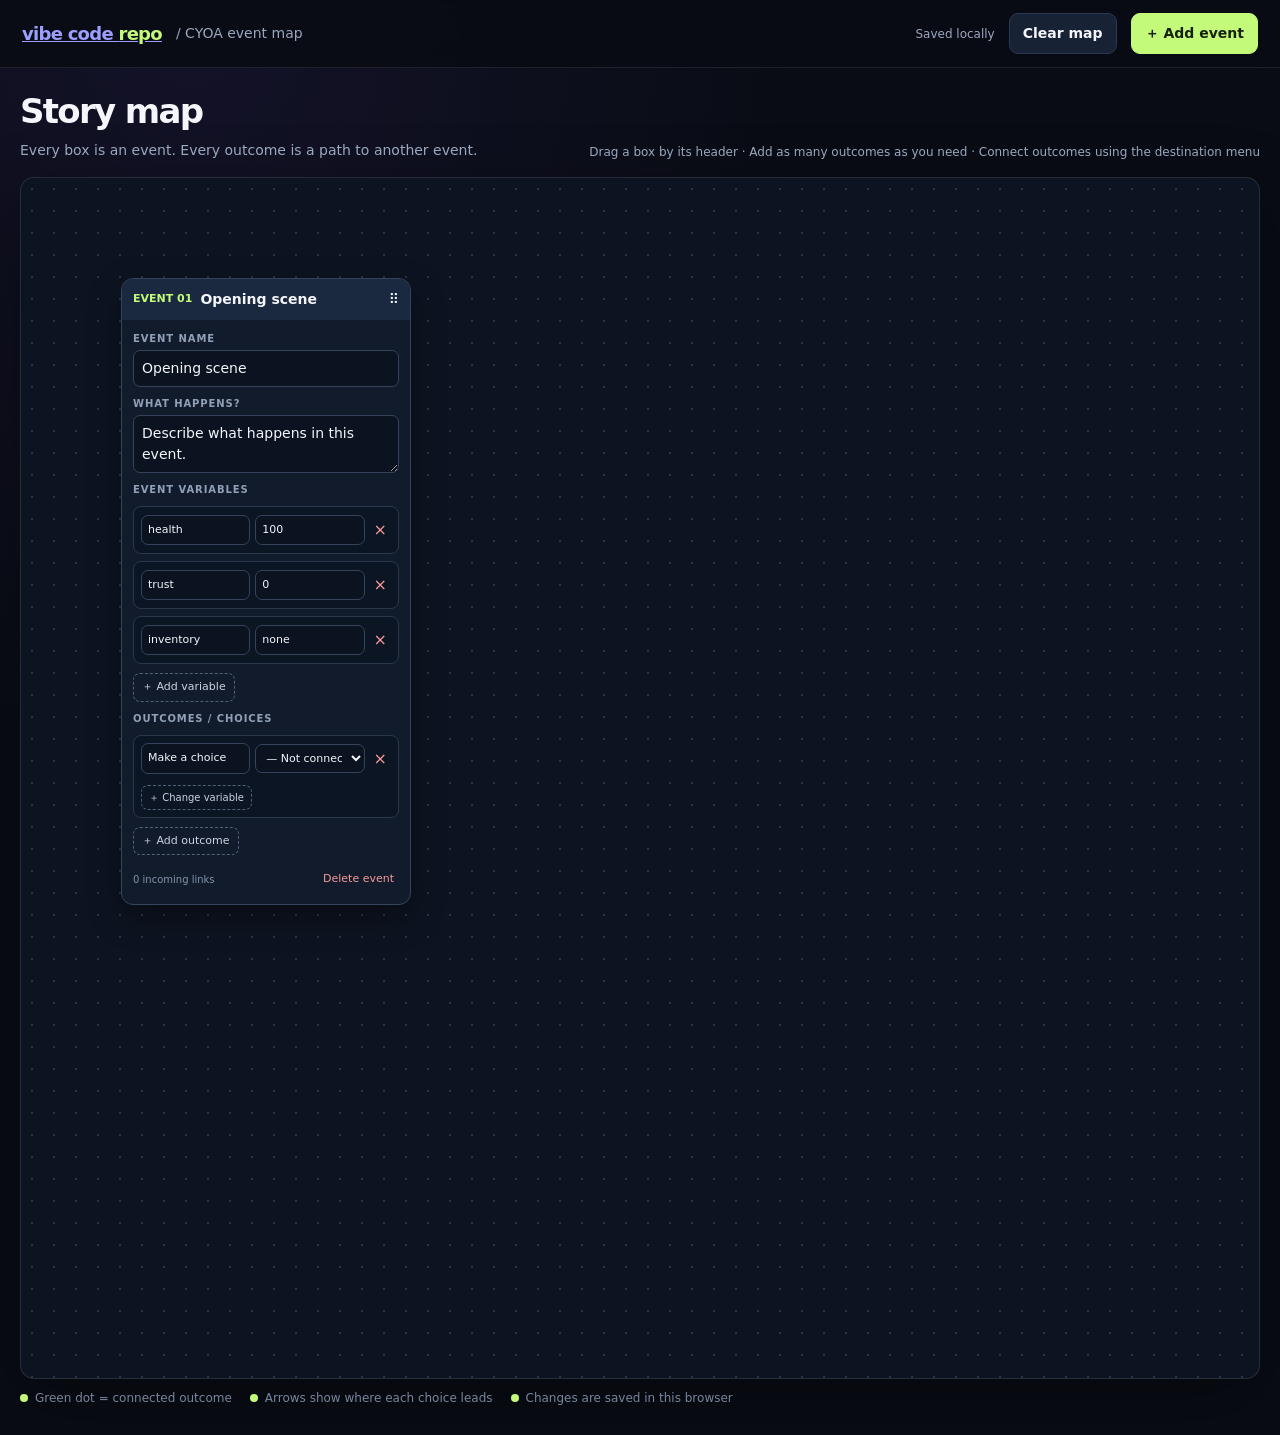
==== commit b0182355: "Persist choice variable operations and fix editor script" ====
--- a/cyoa/index.html
+++ b/cyoa/index.html
@@ -100,10 +100,14 @@
     const el=event.target.closest(".node");if(!el)return;const node=nodeById(el.dataset.node);if(!node)return;
     const field=event.target.dataset.field;if(field){node[field]=event.target.value;if(field==="title"){el.querySelector(".node-title").textContent=node.title;refreshTargetMenus();}save();drawLinks();return;}
     const variableEl=event.target.closest("[data-variable]");if(variableEl){const variable=node.variables.find(v=>v.id===variableEl.dataset.variable);if(variable){const field=event.target.dataset.variableField;if(field)variable[field]=event.target.value;save();}return;}
-    const effectEl=event.target.closest("[data-effect]");if(effectEl){const outcomeEl=effectEl.closest("[data-outcome]");const outcome=node.outcomes.find(o=>o.id===outcomeEl.dataset.outcome);const change=outcome&&outcome.changes.find(c=>c.id===effectEl.dataset.effect);if(change){const field=event.target.dataset.effectField;if(field)change[field]=event.target.value;save();}return;}\n    const outcomeEl=event.target.closest("[data-outcome]");if(outcomeEl){const outcome=node.outcomes.find(o=>o.id===outcomeEl.dataset.outcome);if(outcome&&event.target.dataset.outcomeField==="text"){outcome.text=event.target.value;save();}}
+    const effectEl=event.target.closest("[data-effect]");if(effectEl){const outcomeEl=effectEl.closest("[data-outcome]");const outcome=node.outcomes.find(o=>o.id===outcomeEl.dataset.outcome);const change=outcome&&outcome.changes.find(c=>c.id===effectEl.dataset.effect);if(change){const field=event.target.dataset.effectField;if(field)change[field]=event.target.value;save();}return;}
+    const outcomeEl=event.target.closest("[data-outcome]");if(outcomeEl){const outcome=node.outcomes.find(o=>o.id===outcomeEl.dataset.outcome);if(outcome&&event.target.dataset.outcomeField==="text"){outcome.text=event.target.value;save();}}
   });
   board.addEventListener("change",event=>{
-    const el=event.target.closest(".node");if(!el)return;const node=nodeById(el.dataset.node);const row=event.target.closest("[data-outcome]");if(!node||!row||event.target.dataset.outcomeField!=="target")return;
+    const el=event.target.closest(".node");if(!el)return;const node=nodeById(el.dataset.node);const row=event.target.closest("[data-outcome]");if(!node||!row)return;
+    const effectEl=event.target.closest("[data-effect]");
+    if(effectEl&&event.target.dataset.effectField==="operation"){const outcome=node.outcomes.find(o=>o.id===row.dataset.outcome);const change=outcome&&outcome.changes.find(c=>c.id===effectEl.dataset.effect);if(change){change.operation=event.target.value;save();}return;}
+    if(event.target.dataset.outcomeField!=="target")return;
     const outcome=node.outcomes.find(o=>o.id===row.dataset.outcome);if(outcome){outcome.target=event.target.value;save();render();}
   });
   function refreshTargetMenus(){
@@ -114,7 +118,9 @@
     if(event.target.closest("input,textarea,select"))return;
     if(event.target.closest("[data-add-variable]")){node.variables.push({id:uid(),key:"new_variable",value:""});save();render();return;}
     if(event.target.closest("[data-remove-variable]")){const row=event.target.closest("[data-variable]");node.variables=node.variables.filter(v=>v.id!==row.dataset.variable);save();render();return;}
-    if(event.target.closest("[data-add-effect]")){const outcomeEl=event.target.closest("[data-outcome]");const outcome=node.outcomes.find(o=>o.id===outcomeEl.dataset.outcome);if(outcome){if(!Array.isArray(outcome.changes))outcome.changes=[];outcome.changes.push({id:uid(),key:node.variables?.[0]?.key||"health",operation:"subtract",value:"10"});save();render();}return;}\n    if(event.target.closest("[data-remove-effect]")){const effectEl=event.target.closest("[data-effect]");const outcomeEl=effectEl.closest("[data-outcome]");const outcome=node.outcomes.find(o=>o.id===outcomeEl.dataset.outcome);if(outcome){outcome.changes=outcome.changes.filter(c=>c.id!==effectEl.dataset.effect);save();render();}return;}\n    if(event.target.closest("[data-add-outcome]")){node.outcomes.push({id:uid(),text:"New choice",target:"",changes:[]});save();render();return;}
+    if(event.target.closest("[data-add-effect]")){const outcomeEl=event.target.closest("[data-outcome]");const outcome=node.outcomes.find(o=>o.id===outcomeEl.dataset.outcome);if(outcome){if(!Array.isArray(outcome.changes))outcome.changes=[];outcome.changes.push({id:uid(),key:node.variables?.[0]?.key||"health",operation:"subtract",value:"10"});save();render();}return;}
+    if(event.target.closest("[data-remove-effect]")){const effectEl=event.target.closest("[data-effect]");const outcomeEl=effectEl.closest("[data-outcome]");const outcome=node.outcomes.find(o=>o.id===outcomeEl.dataset.outcome);if(outcome){outcome.changes=outcome.changes.filter(c=>c.id!==effectEl.dataset.effect);save();render();}return;}
+    if(event.target.closest("[data-add-outcome]")){node.outcomes.push({id:uid(),text:"New choice",target:"",changes:[]});save();render();return;}
     if(event.target.closest("[data-remove-outcome]")){const row=event.target.closest("[data-outcome]");node.outcomes=node.outcomes.filter(o=>o.id!==row.dataset.outcome);save();render();return;}
     if(event.target.closest("[data-delete]")){map=map.filter(n=>n.id!==node.id);map.forEach(n=>n.outcomes.forEach(o=>{if(o.target===node.id)o.target="";}));selected=null;save();render();return;}
     board.querySelectorAll(".node").forEach(card=>card.classList.toggle("selected",card.dataset.node===selected));
